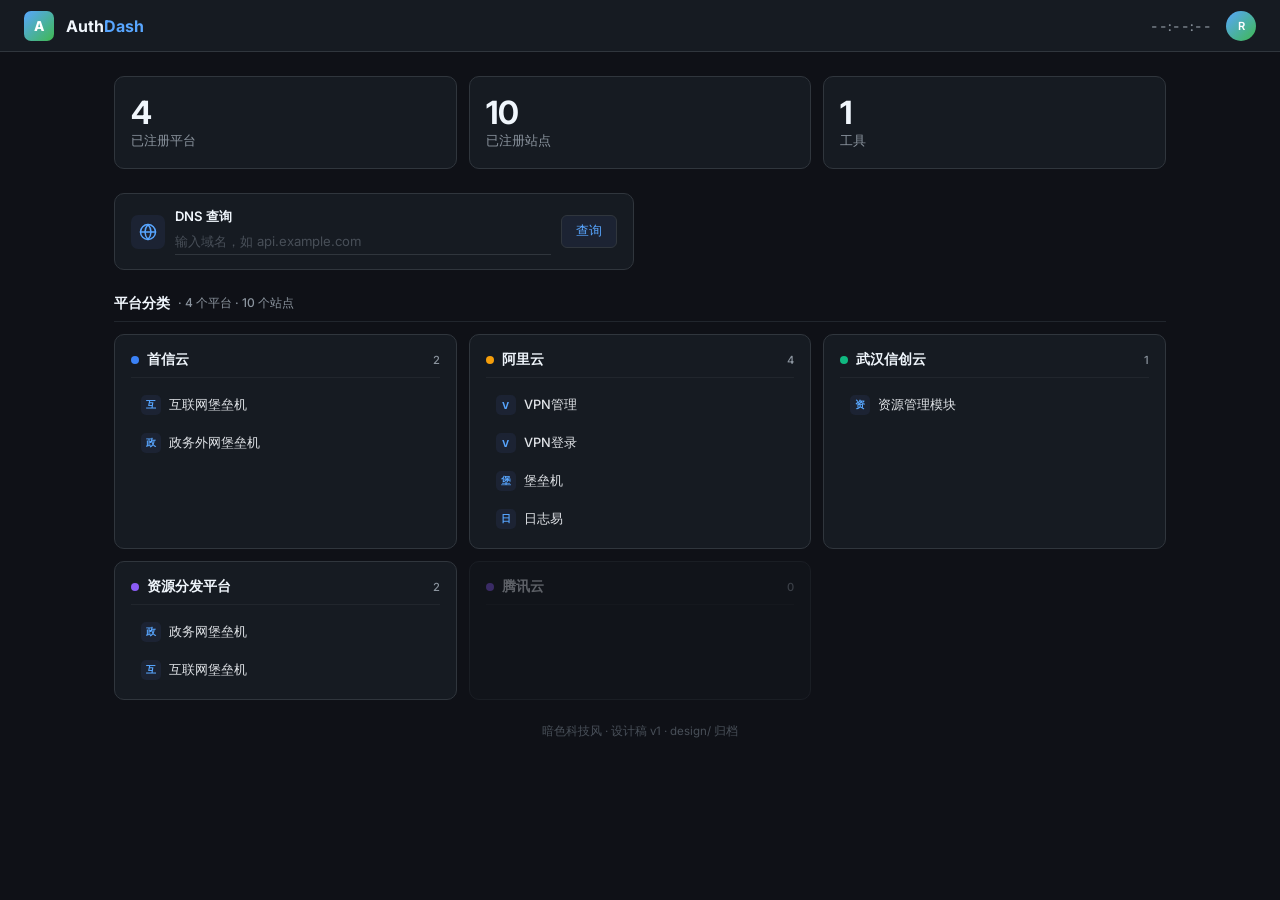
==== design/design-mockup-v2-dark.html @ 2b5dd462 "归档设计稿：浅色v1 + 暗色v2 design/ 目录： - design-mockup-v1.html — 浅色科技风（已实现） - design-mockup-v2-dark.html — 暗色" ====
<!DOCTYPE html>
<html lang="zh-CN">
<head>
<meta charset="UTF-8">
<meta name="viewport" content="width=device-width, initial-scale=1.0">
<title>AuthDash · 暗色科技风 设计稿</title>
<link rel="preconnect" href="https://fonts.googleapis.com">
<link href="https://fonts.googleapis.com/css2?family=Inter:wght@400;500;600;700;800&display=swap" rel="stylesheet">
<style>
* { margin: 0; padding: 0; box-sizing: border-box; }
body {
  font-family: 'Inter', -apple-system, "Segoe UI", "Noto Sans SC", sans-serif;
  background: #0f1117;
  color: #e1e4e8;
  padding: 0;
  font-size: 17px;
  min-height: 100vh;
}

/* ── Topbar ── */
.topbar {
  display: flex; align-items: center; justify-content: space-between;
  padding: 0 24px; height: 52px;
  background: #161b22;
  border-bottom: 1px solid #30363d;
}
.topbar-left { display: flex; align-items: center; gap: 12px; }
.logo {
  width: 30px; height: 30px;
  background: linear-gradient(135deg, #58a6ff, #3fb950);
  border-radius: 7px;
  display: flex; align-items: center; justify-content: center;
  color: #fff; font-weight: 800; font-size: 0.85rem;
}
.topbar-title { font-size: 1rem; font-weight: 700; color: #f0f6fc; }
.topbar-title span { color: #58a6ff; }
.topbar-right { display: flex; align-items: center; gap: 14px; }
.topbar-time {
  font-size: 0.82rem; font-weight: 500;
  color: #8b949e; font-variant-numeric: tabular-nums;
}
.avatar {
  width: 30px; height: 30px; border-radius: 50%;
  background: linear-gradient(135deg, #58a6ff, #3fb950);
  color: #fff; display: flex; align-items: center; justify-content: center;
  font-weight: 600; font-size: 0.7rem;
}

/* ── Main ── */
.main { max-width: 1100px; margin: 0 auto; padding: 24px; }

/* ── Stats ── */
.stats-row {
  display: grid;
  grid-template-columns: repeat(3, 1fr);
  gap: 12px;
  margin-bottom: 24px;
}
.stat-card {
  background: #161b22;
  border: 1px solid #30363d;
  border-radius: 10px;
  padding: 18px 16px;
}
.stat-card .num {
  font-size: 2rem; font-weight: 700;
  color: #f0f6fc; line-height: 1.1;
}
.stat-card .label {
  font-size: 0.8rem; color: #8b949e;
  margin-top: 3px;
}

/* ── Tools Row ── */
.tools-row {
  display: grid;
  grid-template-columns: 1fr 1fr;
  gap: 12px;
  margin-bottom: 24px;
}
.tool-card {
  background: #161b22;
  border: 1px solid #30363d;
  border-radius: 10px;
  padding: 14px 16px;
  display: flex; align-items: center; gap: 10px;
}
.tool-card .tool-icon {
  width: 34px; height: 34px;
  background: #1c2333;
  border-radius: 7px;
  display: flex; align-items: center; justify-content: center;
  flex-shrink: 0;
}
.tool-card .tool-icon svg { width: 18px; height: 18px; color: #58a6ff; }
.tool-card .tool-body { flex: 1; }
.tool-card .tool-name { font-size: 0.82rem; font-weight: 600; color: #f0f6fc; margin-bottom: 2px; }
.tool-card input {
  width: 100%; padding: 5px 0;
  border: none; border-bottom: 1px solid #30363d;
  font-size: 0.82rem; font-family: inherit;
  outline: none; background: transparent;
  color: #e1e4e8; transition: border-color 0.15s;
}
.tool-card input:focus { border-bottom-color: #58a6ff; }
.tool-card input::placeholder { color: #484f58; }
.tool-btn {
  padding: 7px 14px;
  background: #1c2333;
  color: #58a6ff;
  border: 1px solid #30363d;
  border-radius: 6px;
  font-size: 0.8rem; font-weight: 500;
  cursor: pointer; transition: background 0.15s;
  font-family: inherit;
}
.tool-btn:hover { background: #30363d; }

/* ── Section Label ── */
.section-label {
  font-size: 0.9rem; font-weight: 600;
  color: #f0f6fc;
  margin-bottom: 12px;
  padding-bottom: 8px;
  border-bottom: 1px solid #21262d;
  display: flex; align-items: center; gap: 8px;
}
.section-label .count {
  font-size: 0.75rem; font-weight: 500;
  color: #8b949e;
}

/* ── Platform Grid ── */
.platform-grid {
  display: grid;
  grid-template-columns: repeat(3, 1fr);
  gap: 12px;
}
.platform-card {
  background: #161b22;
  border: 1px solid #30363d;
  border-radius: 10px;
  padding: 16px 16px 12px;
  transition: border-color 0.2s;
}
.platform-card:hover { border-color: #58a6ff; }
.platform-card .pf-header {
  display: flex; align-items: center; gap: 8px;
  margin-bottom: 10px;
  padding-bottom: 8px;
  border-bottom: 1px solid #21262d;
}
.platform-dot { width: 8px; height: 8px; border-radius: 50%; flex-shrink: 0; }
.platform-card .pf-name { font-size: 0.85rem; font-weight: 600; color: #f0f6fc; flex: 1; }
.platform-card .pf-count {
  font-size: 0.7rem; color: #8b949e;
  font-weight: 500;
}
.platform-card .pf-sites {
  display: flex; flex-direction: column; gap: 4px;
}
.site-item {
  padding: 7px 10px;
  border-radius: 6px;
  font-size: 0.8rem; font-weight: 500;
  color: #e1e4e8;
  cursor: pointer;
  transition: all 0.12s;
  display: flex; align-items: center; gap: 8px;
}
.site-item:hover {
  background: #1c2333;
  color: #58a6ff;
}
.site-item .si-icon {
  width: 20px; height: 20px;
  background: #1c2333;
  border-radius: 5px;
  display: flex; align-items: center; justify-content: center;
  font-size: 0.6rem; color: #58a6ff; font-weight: 700;
  flex-shrink: 0;
}
.site-item .si-label { flex: 1; }
.platform-card.empty { opacity: 0.35; }

/* ── DNS Result ── */
.dns-result {
  margin: -12px 0 24px;
  background: #161b22;
  border: 1px solid #30363d;
  border-radius: 8px;
  padding: 12px 16px;
  font-size: 0.82rem;
}

/* ── Footnote ── */
.footnote {
  text-align: center; padding: 24px 0;
  font-size: 0.72rem; color: #484f58;
}

/* ── Responsive ── */
@media (max-width: 860px) {
  .stats-row { grid-template-columns: repeat(2, 1fr); }
  .tools-row { grid-template-columns: 1fr; }
  .platform-grid { grid-template-columns: repeat(2, 1fr); }
}
@media (max-width: 540px) {
  .stats-row { grid-template-columns: 1fr; }
  .platform-grid { grid-template-columns: 1fr; }
}
</style>
</head>
<body>

<div class="topbar">
  <div class="topbar-left">
    <div class="logo">A</div>
    <span class="topbar-title">Auth<span>Dash</span></span>
  </div>
  <div class="topbar-right">
    <span class="topbar-time">--:--:--</span>
    <div class="avatar">R</div>
  </div>
</div>

<div class="main">

  <!-- Stats -->
  <div class="stats-row">
    <div class="stat-card">
      <div class="num">4</div>
      <div class="label">已注册平台</div>
    </div>
    <div class="stat-card">
      <div class="num">10</div>
      <div class="label">已注册站点</div>
    </div>
    <div class="stat-card">
      <div class="num">1</div>
      <div class="label">工具</div>
    </div>
  </div>

  <!-- Tools -->
  <div class="tools-row">
    <div class="tool-card">
      <div class="tool-icon">
        <svg viewBox="0 0 24 24" fill="none" stroke="currentColor" stroke-width="2" stroke-linecap="round" stroke-linejoin="round"><circle cx="12" cy="12" r="10"/><path d="M2 12h20"/><path d="M12 2a15.3 15.3 0 014 10 15.3 15.3 0 01-4 10 15.3 15.3 0 01-4-10 15.3 15.3 0 014-10z"/></svg>
      </div>
      <div class="tool-body">
        <div class="tool-name">DNS 查询</div>
        <input type="text" placeholder="输入域名，如 api.example.com">
      </div>
      <button class="tool-btn">查询</button>
    </div>
  </div>

  <!-- Platforms -->
  <div class="section-label">
    平台分类 <span class="count">· 4 个平台 · 10 个站点</span>
  </div>

  <div class="platform-grid">

    <div class="platform-card">
      <div class="pf-header">
        <span class="platform-dot" style="background:#3b82f6"></span>
        <span class="pf-name">首信云</span>
        <span class="pf-count">2</span>
      </div>
      <div class="pf-sites">
        <div class="site-item"><span class="si-icon">互</span><span class="si-label">互联网堡垒机</span></div>
        <div class="site-item"><span class="si-icon">政</span><span class="si-label">政务外网堡垒机</span></div>
      </div>
    </div>

    <div class="platform-card">
      <div class="pf-header">
        <span class="platform-dot" style="background:#f59e0b"></span>
        <span class="pf-name">阿里云</span>
        <span class="pf-count">4</span>
      </div>
      <div class="pf-sites">
        <div class="site-item"><span class="si-icon">V</span><span class="si-label">VPN管理</span></div>
        <div class="site-item"><span class="si-icon">V</span><span class="si-label">VPN登录</span></div>
        <div class="site-item"><span class="si-icon">堡</span><span class="si-label">堡垒机</span></div>
        <div class="site-item"><span class="si-icon">日</span><span class="si-label">日志易</span></div>
      </div>
    </div>

    <div class="platform-card">
      <div class="pf-header">
        <span class="platform-dot" style="background:#10b981"></span>
        <span class="pf-name">武汉信创云</span>
        <span class="pf-count">1</span>
      </div>
      <div class="pf-sites">
        <div class="site-item"><span class="si-icon">资</span><span class="si-label">资源管理模块</span></div>
      </div>
    </div>

    <div class="platform-card">
      <div class="pf-header">
        <span class="platform-dot" style="background:#8b5cf6"></span>
        <span class="pf-name">资源分发平台</span>
        <span class="pf-count">2</span>
      </div>
      <div class="pf-sites">
        <div class="site-item"><span class="si-icon">政</span><span class="si-label">政务网堡垒机</span></div>
        <div class="site-item"><span class="si-icon">互</span><span class="si-label">互联网堡垒机</span></div>
      </div>
    </div>

    <div class="platform-card empty">
      <div class="pf-header">
        <span class="platform-dot" style="background:#8b5cf6"></span>
        <span class="pf-name">腾讯云</span>
        <span class="pf-count">0</span>
      </div>
    </div>

  </div>

  <div class="footnote">暗色科技风 · 设计稿 v1 · design/ 归档</div>

</div>

</body>
</html>
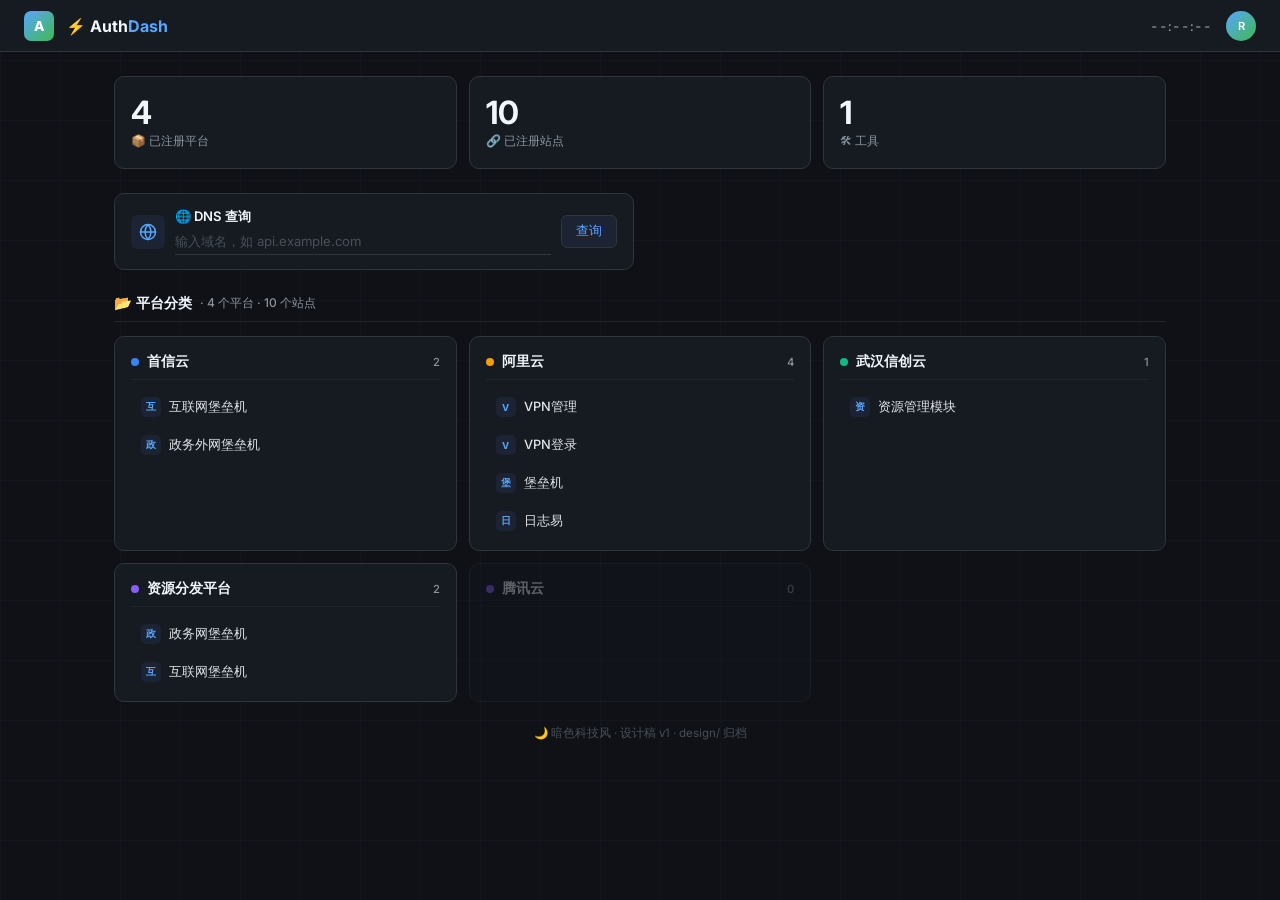
==== commit 1dcc2a1e: "暗色设计稿更新：网格背景+emoji点缀+字号微调" ====
--- a/design/design-mockup-v2-dark.html
+++ b/design/design-mockup-v2-dark.html
@@ -17,6 +17,19 @@
   min-height: 100vh;
 }
 
+/* ── Grid background ── */
+body::after {
+  content: '';
+  position: fixed;
+  inset: 0;
+  background-image: linear-gradient(rgba(88,166,255,0.035) 1px, transparent 1px),
+                    linear-gradient(90deg, rgba(88,166,255,0.035) 1px, transparent 1px);
+  background-size: 60px 60px;
+  pointer-events: none;
+  z-index: 0;
+}
+#app { position: relative; z-index: 1; }
+
 /* ── Topbar ── */
 .topbar {
   display: flex; align-items: center; justify-content: space-between;
@@ -67,7 +80,7 @@
   color: #f0f6fc; line-height: 1.1;
 }
 .stat-card .label {
-  font-size: 0.8rem; color: #8b949e;
+  font-size: 0.75rem; color: #8b949e;
   margin-top: 3px;
 }
 
@@ -120,7 +133,7 @@
 .section-label {
   font-size: 0.9rem; font-weight: 600;
   color: #f0f6fc;
-  margin-bottom: 12px;
+  margin-bottom: 14px;
   padding-bottom: 8px;
   border-bottom: 1px solid #21262d;
   display: flex; align-items: center; gap: 8px;
@@ -213,10 +226,12 @@
 </head>
 <body>
 
+<div id="app">
+
 <div class="topbar">
   <div class="topbar-left">
     <div class="logo">A</div>
-    <span class="topbar-title">Auth<span>Dash</span></span>
+    <span class="topbar-title">⚡ Auth<span>Dash</span></span>
   </div>
   <div class="topbar-right">
     <span class="topbar-time">--:--:--</span>
@@ -230,15 +245,15 @@
   <div class="stats-row">
     <div class="stat-card">
       <div class="num">4</div>
-      <div class="label">已注册平台</div>
+      <div class="label">📦 已注册平台</div>
     </div>
     <div class="stat-card">
       <div class="num">10</div>
-      <div class="label">已注册站点</div>
+      <div class="label">🔗 已注册站点</div>
     </div>
     <div class="stat-card">
       <div class="num">1</div>
-      <div class="label">工具</div>
+      <div class="label">🛠 工具</div>
     </div>
   </div>
 
@@ -249,7 +264,7 @@
         <svg viewBox="0 0 24 24" fill="none" stroke="currentColor" stroke-width="2" stroke-linecap="round" stroke-linejoin="round"><circle cx="12" cy="12" r="10"/><path d="M2 12h20"/><path d="M12 2a15.3 15.3 0 014 10 15.3 15.3 0 01-4 10 15.3 15.3 0 01-4-10 15.3 15.3 0 014-10z"/></svg>
       </div>
       <div class="tool-body">
-        <div class="tool-name">DNS 查询</div>
+        <div class="tool-name">🌐 DNS 查询</div>
         <input type="text" placeholder="输入域名，如 api.example.com">
       </div>
       <button class="tool-btn">查询</button>
@@ -258,7 +273,7 @@
 
   <!-- Platforms -->
   <div class="section-label">
-    平台分类 <span class="count">· 4 个平台 · 10 个站点</span>
+    📂 平台分类 <span class="count">· 4 个平台 · 10 个站点</span>
   </div>
 
   <div class="platform-grid">
@@ -322,7 +337,9 @@
 
   </div>
 
-  <div class="footnote">暗色科技风 · 设计稿 v1 · design/ 归档</div>
+  <div class="footnote">🌙 暗色科技风 · 设计稿 v1 · design/ 归档</div>
+
+</div>
 
 </div>
 
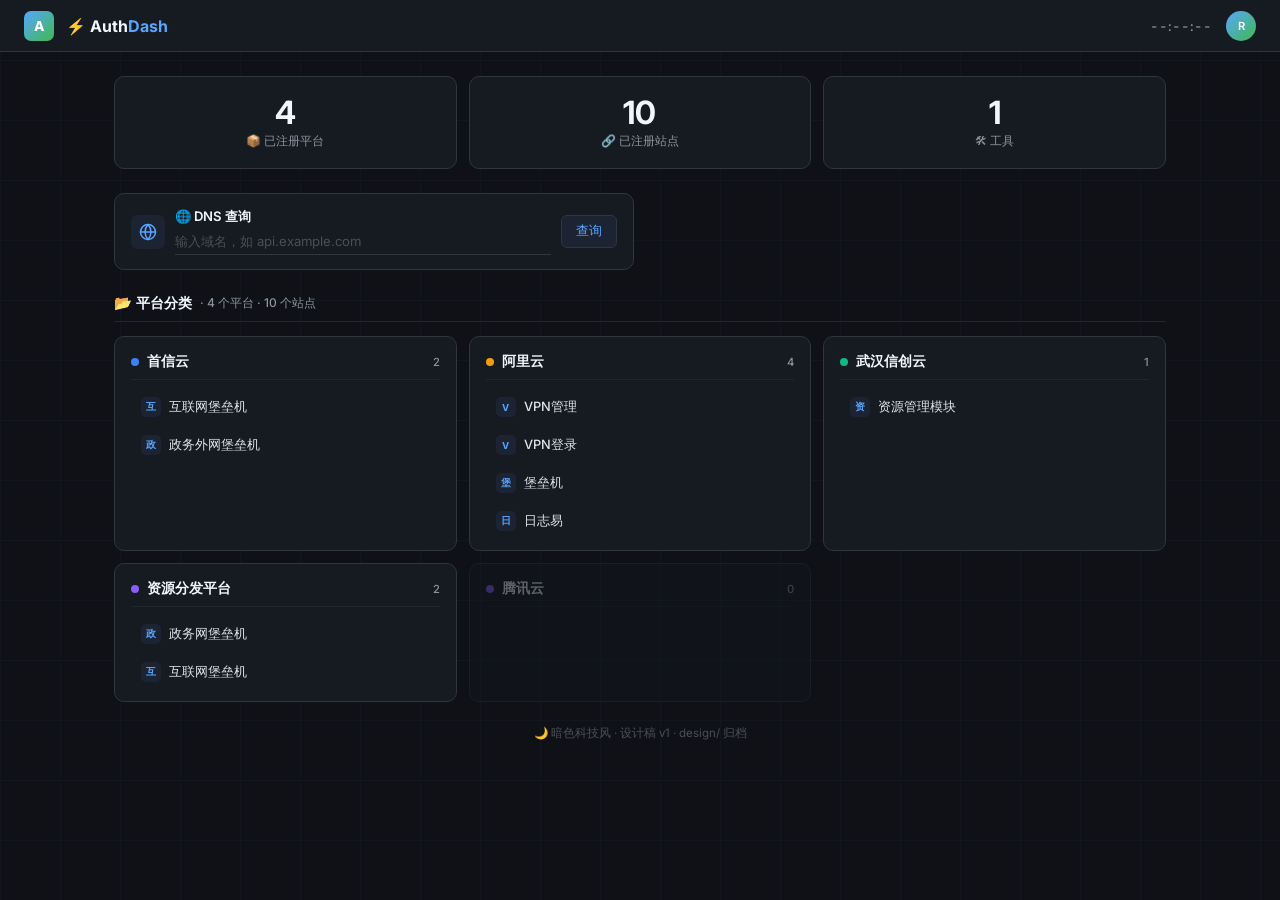
==== commit 17de4c4b: "暗色设计稿：统计卡片居中" ====
--- a/design/design-mockup-v2-dark.html
+++ b/design/design-mockup-v2-dark.html
@@ -74,6 +74,7 @@
   border: 1px solid #30363d;
   border-radius: 10px;
   padding: 18px 16px;
+  text-align: center;
 }
 .stat-card .num {
   font-size: 2rem; font-weight: 700;
